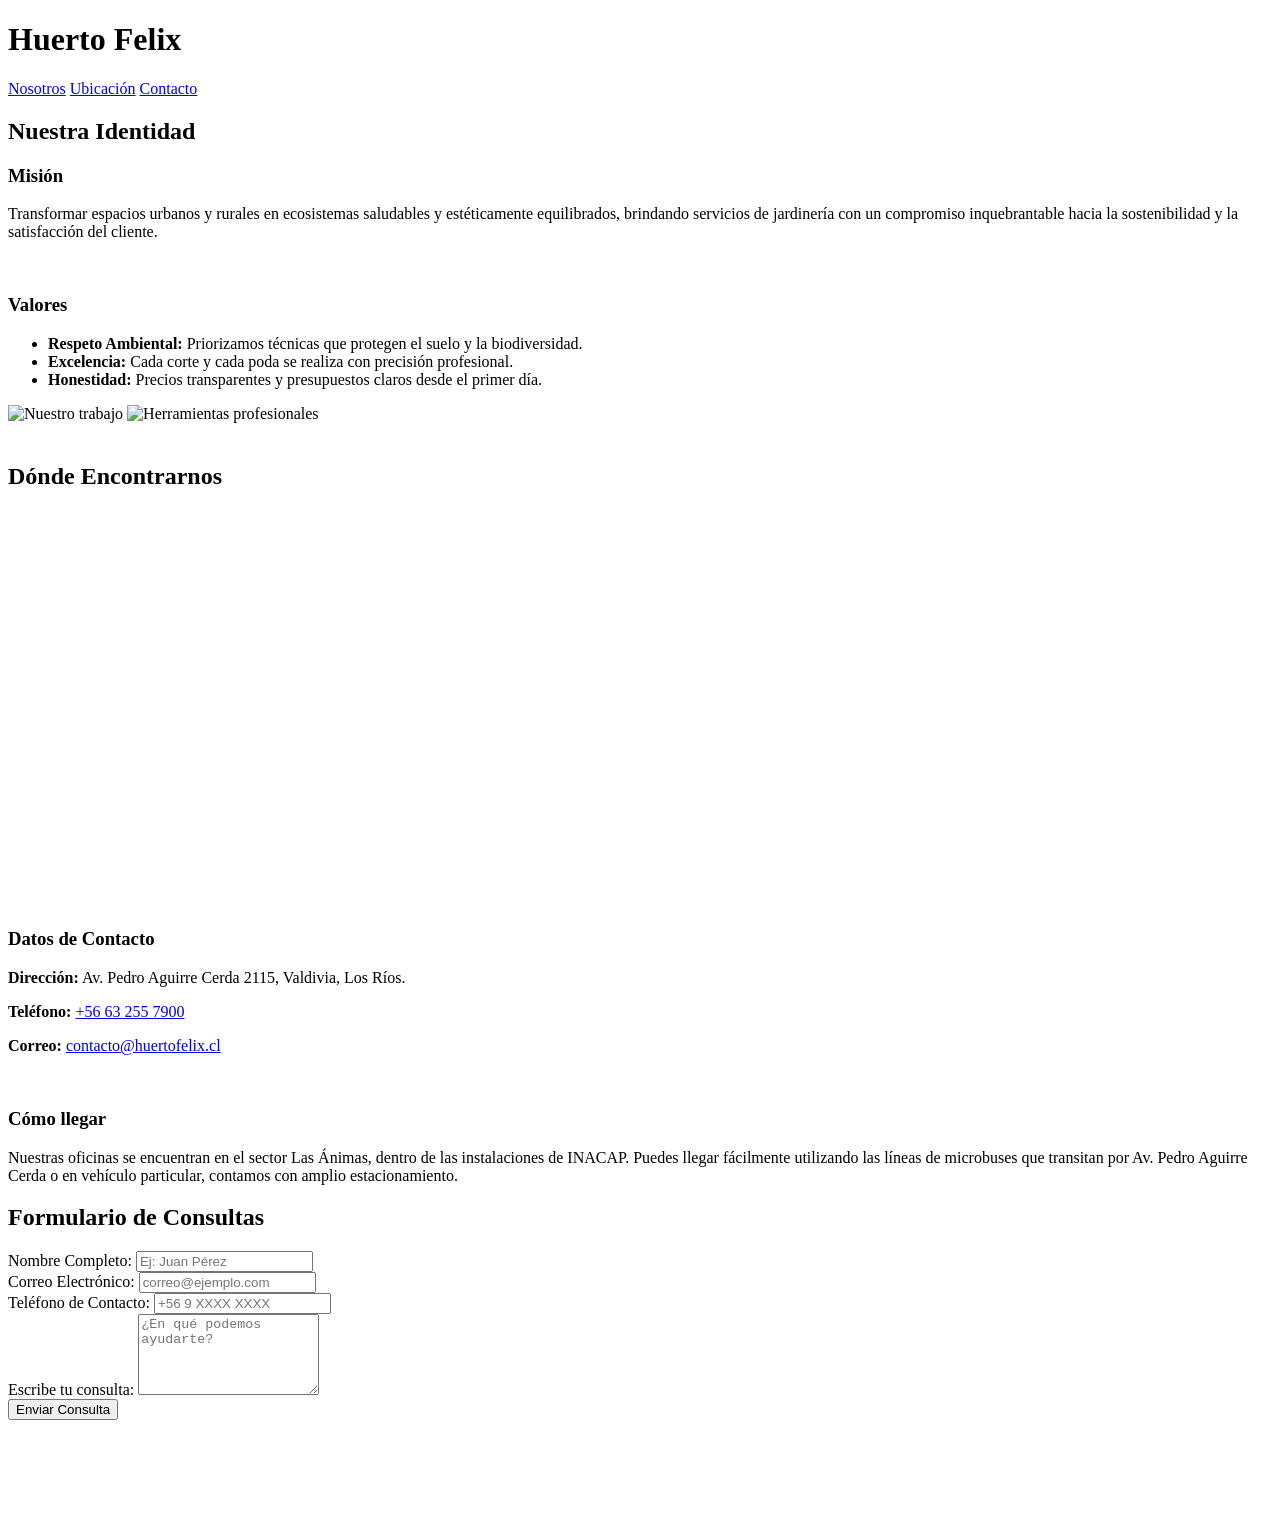
==== Cristian_Marin/seccion/index.html @ 178b1cd3 "respaldo 4: Se agrega carpeta seccion con datos de la empresa, mapa y formulario de contacto" ====
<!DOCTYPE html>
<html lang="es">
<head>
    <meta charset="UTF-8">
    <meta name="viewport" content="width=device-width, initial-scale=1.0">
    <link rel="stylesheet" href="css/style.css">
    <title>Huerto Felix | Contacto y Nosotros</title>
</head>
<body>
    <header>
        <h1>Huerto Felix</h1>
    </header>

    <nav>
        <a href="#mision-valores">Nosotros</a>
        <a href="#ubicacion">Ubicación</a>
        <a href="#contacto">Contacto</a>
    </nav>

    <main>
        <section id="mision-valores">
            <h2>Nuestra Identidad</h2>
            <div class="historia-contenedor">
                <div class="historia-texto">
                    <h3>Misión</h3>
                    <p>Transformar espacios urbanos y rurales en ecosistemas saludables y estéticamente equilibrados, brindando servicios de jardinería con un compromiso inquebrantable hacia la sostenibilidad y la satisfacción del cliente.</p>
                    <br>
                    <h3>Valores</h3>
                    <ul>
                        <li><strong>Respeto Ambiental:</strong> Priorizamos técnicas que protegen el suelo y la biodiversidad.</li>
                        <li><strong>Excelencia:</strong> Cada corte y cada poda se realiza con precisión profesional.</li>
                        <li><strong>Honestidad:</strong> Precios transparentes y presupuestos claros desde el primer día.</li>
                    </ul>
                </div>
                <div class="galeria-nosotros">
                    <img src="/home/crxstian/visual/Cristian_Marin/seccion/imagenes/1.jpg" alt="Nuestro trabajo" class="img-historia" style="margin-bottom: 20px;">
                    <img src="/home/crxstian/visual/Cristian_Marin/seccion/imagenes/2.jpg" alt="Herramientas profesionales" class="img-historia">
                </div>
            </div>
        </section>

        <section id="ubicacion">
    <h2>Dónde Encontrarnos</h2>
    <div class="historia-contenedor">
        <div class="mapa-container" style="width: 100%; height: 400px;">
            <iframe 
                src="https://www.google.com/maps/embed?pb=!1m18!1m12!1m3!1d3059.8327299000003!2d-73.2148056!3d-39.8052253!2m3!1f0!2f0!3f0!3m2!1i1024!2i768!4f13.1!3m3!1m2!1s0x9606ec27afa1c585%3A0x26dc666c45577b46!2sINACAP!5e0!3m2!1ses-419!2scl!4v1713589000000!5m2!1ses-419!2scl" 
                width="100%" height="100%" style="border:0; border-radius: 15px;" allowfullscreen="" loading="lazy" referrerpolicy="no-referrer-when-downgrade">
            </iframe>
        </div>
        <div class="historia-texto">
            <h3>Datos de Contacto</h3>
            <p><strong>Dirección:</strong> Av. Pedro Aguirre Cerda 2115, Valdivia, Los Ríos.</p>
            <p><strong>Teléfono:</strong> <a href="tel:+56632557900">+56 63 255 7900</a></p>
            <p><strong>Correo:</strong> <a href="mailto:contacto@huertofelix.cl">contacto@huertofelix.cl</a></p>
            <br>
            <h3>Cómo llegar</h3>
            <p>Nuestras oficinas se encuentran en el sector Las Ánimas, dentro de las instalaciones de INACAP. Puedes llegar fácilmente utilizando las líneas de microbuses que transitan por Av. Pedro Aguirre Cerda o en vehículo particular, contamos con amplio estacionamiento.</p>
        </div>
    </div>
</section>

        <section id="contacto">
    <h2>Formulario de Consultas</h2>
    <form action="#" method="POST">
        <div>
            <label for="nombre">Nombre Completo:</label>
            <input type="text" id="nombre" name="nombre" required placeholder="Ej: Juan Pérez">
        </div>

        <div>
            <label for="correo">Correo Electrónico:</label>
            <input type="email" id="correo" name="correo" required placeholder="correo@ejemplo.com">
        </div>

        <div>
            <label for="telefono">Teléfono de Contacto:</label>
            <input type="tel" id="telefono" name="telefono" required placeholder="+56 9 XXXX XXXX">
        </div>

        <div>
            <label for="consulta">Escribe tu consulta:</label>
            <textarea id="consulta" name="consulta" rows="5" required placeholder="¿En qué podemos ayudarte?"></textarea>
        </div>

        <button type="submit">Enviar Consulta</button>
    </form>
</section>
    </main>

    <footer>
        <p style="color: white; padding-top: 60px;">&copy; 2026 Huerto Felix - Valdivia, Chile</p>
    </footer>
</body>
</html>
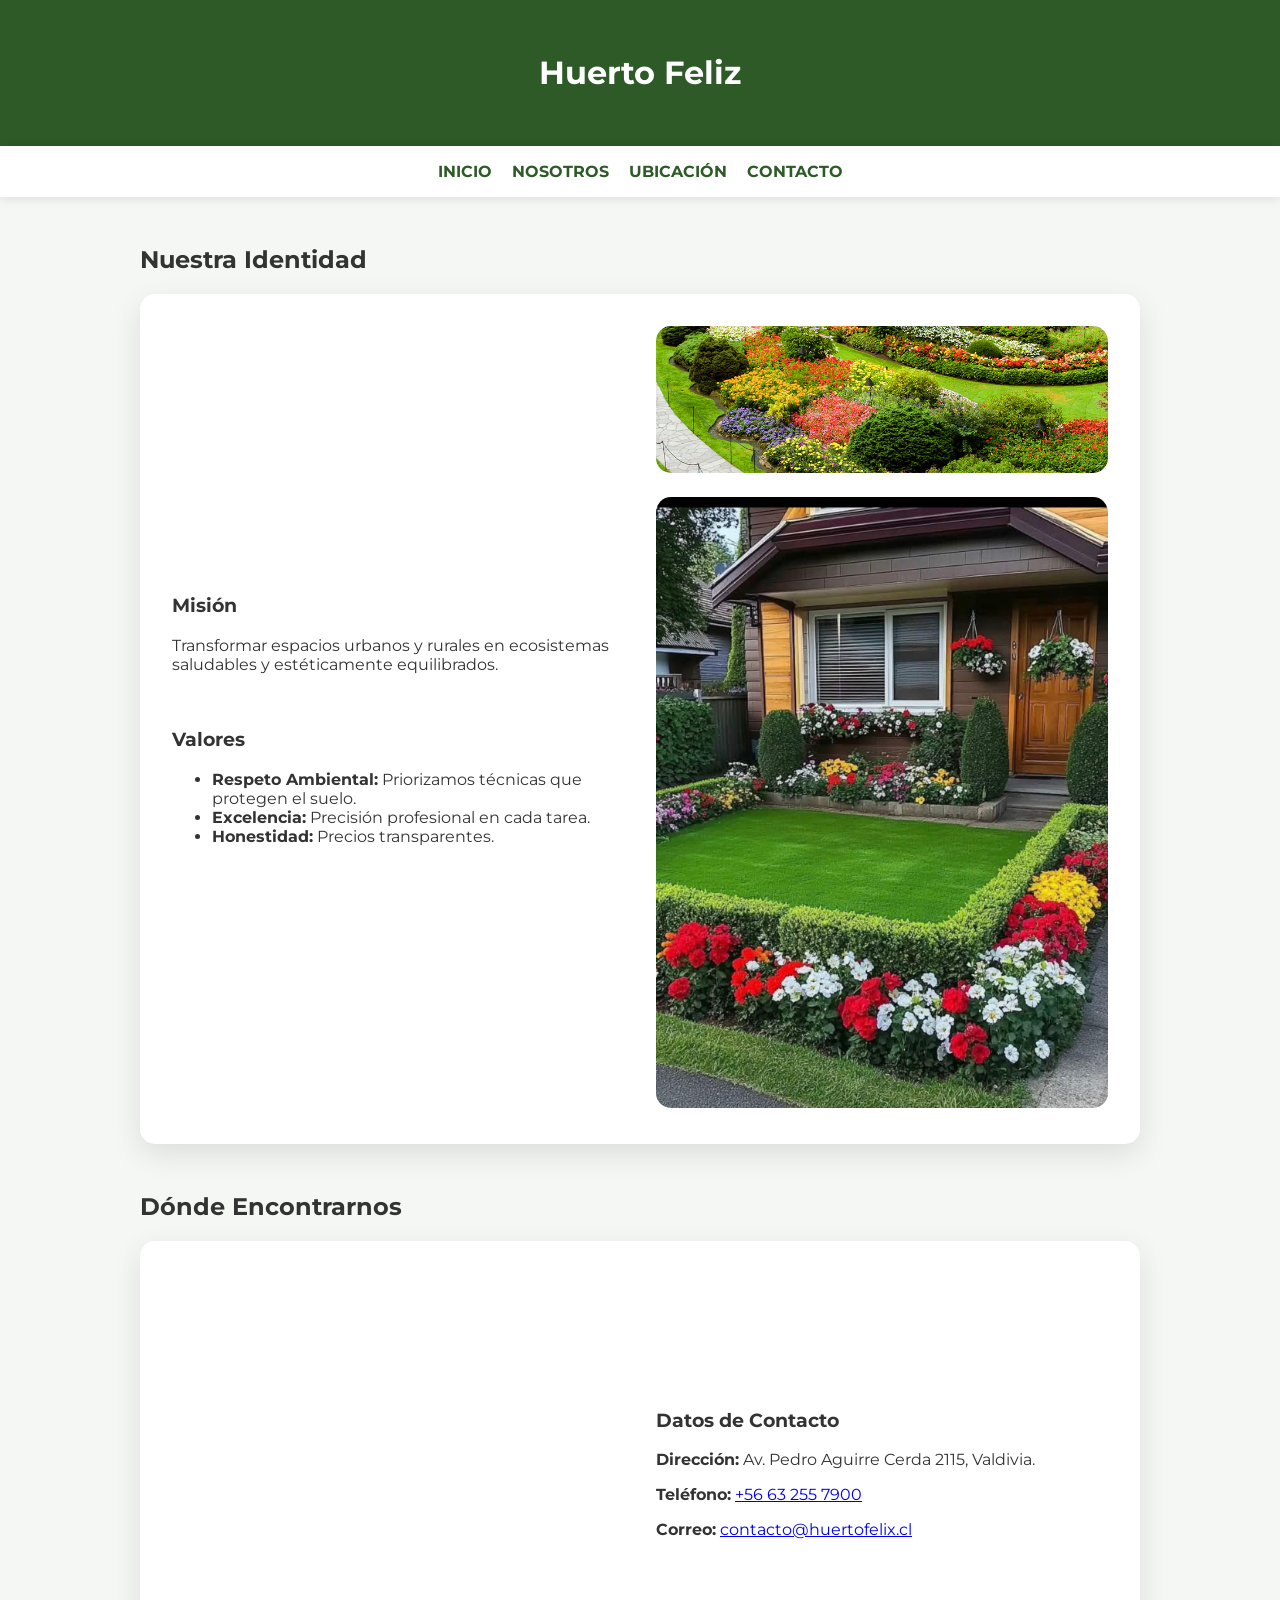
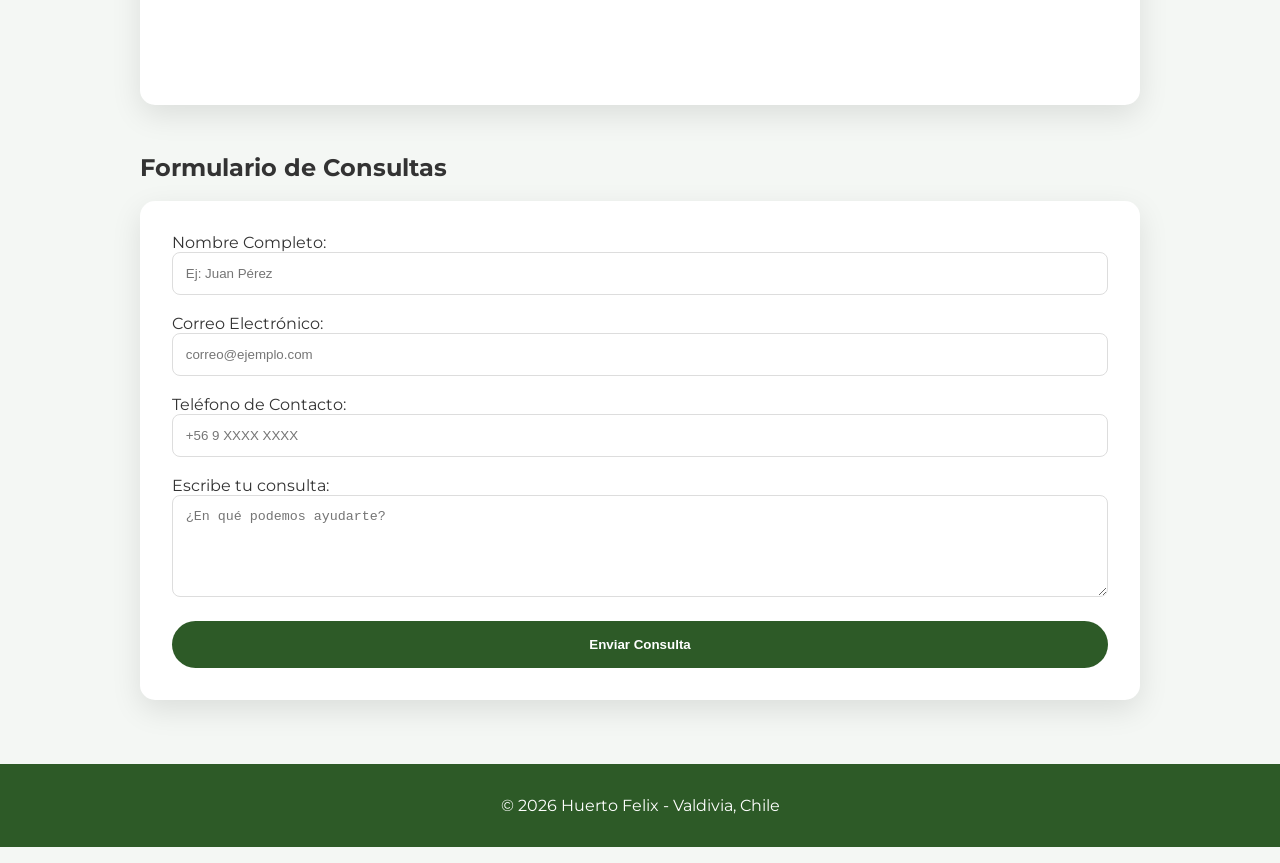
==== commit 9fa9bd0e: "Respaldo 5: Se agregan los estilos CSS para la sección de contacto y empresa" ====
--- a/Cristian_Marin/seccion/index.html
+++ b/Cristian_Marin/seccion/index.html
@@ -4,14 +4,15 @@
     <meta charset="UTF-8">
     <meta name="viewport" content="width=device-width, initial-scale=1.0">
     <link rel="stylesheet" href="css/style.css">
-    <title>Huerto Felix | Contacto y Nosotros</title>
+    <title>Huerto Feliz | Contacto y Nosotros</title>
 </head>
 <body>
     <header>
-        <h1>Huerto Felix</h1>
+        <h1>Huerto Feliz</h1>
     </header>
 
     <nav>
+        <a href="../index.html">Inicio</a> 
         <a href="#mision-valores">Nosotros</a>
         <a href="#ubicacion">Ubicación</a>
         <a href="#contacto">Contacto</a>
@@ -23,73 +24,63 @@
             <div class="historia-contenedor">
                 <div class="historia-texto">
                     <h3>Misión</h3>
-                    <p>Transformar espacios urbanos y rurales en ecosistemas saludables y estéticamente equilibrados, brindando servicios de jardinería con un compromiso inquebrantable hacia la sostenibilidad y la satisfacción del cliente.</p>
+                    <p>Transformar espacios urbanos y rurales en ecosistemas saludables y estéticamente equilibrados.</p>
                     <br>
                     <h3>Valores</h3>
                     <ul>
-                        <li><strong>Respeto Ambiental:</strong> Priorizamos técnicas que protegen el suelo y la biodiversidad.</li>
-                        <li><strong>Excelencia:</strong> Cada corte y cada poda se realiza con precisión profesional.</li>
-                        <li><strong>Honestidad:</strong> Precios transparentes y presupuestos claros desde el primer día.</li>
+                        <li><strong>Respeto Ambiental:</strong> Priorizamos técnicas que protegen el suelo.</li>
+                        <li><strong>Excelencia:</strong> Precisión profesional en cada tarea.</li>
+                        <li><strong>Honestidad:</strong> Precios transparentes.</li>
                     </ul>
                 </div>
                 <div class="galeria-nosotros">
-                    <img src="/home/crxstian/visual/Cristian_Marin/seccion/imagenes/1.jpg" alt="Nuestro trabajo" class="img-historia" style="margin-bottom: 20px;">
-                    <img src="/home/crxstian/visual/Cristian_Marin/seccion/imagenes/2.jpg" alt="Herramientas profesionales" class="img-historia">
+                    <img src="imagenes/1.jpg" alt="Nuestro trabajo" class="img-historia" style="margin-bottom: 20px; width: 100%; border-radius: 15px;">
+                    <img src="imagenes/2.jpg" alt="Herramientas" class="img-historia" style="width: 100%; border-radius: 15px;">
                 </div>
             </div>
         </section>
 
         <section id="ubicacion">
-    <h2>Dónde Encontrarnos</h2>
-    <div class="historia-contenedor">
-        <div class="mapa-container" style="width: 100%; height: 400px;">
-            <iframe 
-                src="https://www.google.com/maps/embed?pb=!1m18!1m12!1m3!1d3059.8327299000003!2d-73.2148056!3d-39.8052253!2m3!1f0!2f0!3f0!3m2!1i1024!2i768!4f13.1!3m3!1m2!1s0x9606ec27afa1c585%3A0x26dc666c45577b46!2sINACAP!5e0!3m2!1ses-419!2scl!4v1713589000000!5m2!1ses-419!2scl" 
-                width="100%" height="100%" style="border:0; border-radius: 15px;" allowfullscreen="" loading="lazy" referrerpolicy="no-referrer-when-downgrade">
-            </iframe>
-        </div>
-        <div class="historia-texto">
-            <h3>Datos de Contacto</h3>
-            <p><strong>Dirección:</strong> Av. Pedro Aguirre Cerda 2115, Valdivia, Los Ríos.</p>
-            <p><strong>Teléfono:</strong> <a href="tel:+56632557900">+56 63 255 7900</a></p>
-            <p><strong>Correo:</strong> <a href="mailto:contacto@huertofelix.cl">contacto@huertofelix.cl</a></p>
-            <br>
-            <h3>Cómo llegar</h3>
-            <p>Nuestras oficinas se encuentran en el sector Las Ánimas, dentro de las instalaciones de INACAP. Puedes llegar fácilmente utilizando las líneas de microbuses que transitan por Av. Pedro Aguirre Cerda o en vehículo particular, contamos con amplio estacionamiento.</p>
-        </div>
-    </div>
-</section>
+            <h2>Dónde Encontrarnos</h2>
+            <div class="historia-contenedor">
+                <div class="mapa-container" style="width: 100%; height: 400px;">
+                    <iframe src="https://www.google.com/maps/embed?pb=!1m18!1m12!1m3!1d3056.598687259166!2d-73.2246716!3d-39.8105556!2m3!1f0!2f0!3f0!3m2!1i1024!2i768!4f13.1!3m3!1m2!1s0x9607ec27af25ca85%3A0x21dc666c45577b46!2sInacap%20Valdivia!5e0!3m2!1ses!2scl!4v1713580000000!5m2!1ses!2scl" width="100%" height="100%" style="border:0; border-radius: 15px;" allowfullscreen="" loading="lazy"></iframe>
+                </div>
+                <div class="historia-texto">
+                    <h3>Datos de Contacto</h3>
+                    <p><strong>Dirección:</strong> Av. Pedro Aguirre Cerda 2115, Valdivia.</p>
+                    <p><strong>Teléfono:</strong> <a href="tel:+56632557900">+56 63 255 7900</a></p>
+                    <p><strong>Correo:</strong> <a href="mailto:contacto@huertofelix.cl">contacto@huertofelix.cl</a></p>
+                </div>
+            </div>
+        </section>
 
         <section id="contacto">
-    <h2>Formulario de Consultas</h2>
-    <form action="#" method="POST">
-        <div>
-            <label for="nombre">Nombre Completo:</label>
-            <input type="text" id="nombre" name="nombre" required placeholder="Ej: Juan Pérez">
-        </div>
-
-        <div>
-            <label for="correo">Correo Electrónico:</label>
-            <input type="email" id="correo" name="correo" required placeholder="correo@ejemplo.com">
-        </div>
-
-        <div>
-            <label for="telefono">Teléfono de Contacto:</label>
-            <input type="tel" id="telefono" name="telefono" required placeholder="+56 9 XXXX XXXX">
-        </div>
-
-        <div>
-            <label for="consulta">Escribe tu consulta:</label>
-            <textarea id="consulta" name="consulta" rows="5" required placeholder="¿En qué podemos ayudarte?"></textarea>
-        </div>
-
-        <button type="submit">Enviar Consulta</button>
-    </form>
-</section>
+            <h2>Formulario de Consultas</h2>
+            <form action="#" method="POST">
+                <div>
+                    <label for="nombre">Nombre Completo:</label>
+                    <input type="text" id="nombre" name="nombre" required placeholder="Ej: Juan Pérez">
+                </div>
+                <div>
+                    <label for="correo">Correo Electrónico:</label>
+                    <input type="email" id="correo" name="correo" required placeholder="correo@ejemplo.com">
+                </div>
+                <div>
+                    <label for="telefono">Teléfono de Contacto:</label>
+                    <input type="tel" id="telefono" name="telefono" required placeholder="+56 9 XXXX XXXX">
+                </div>
+                <div>
+                    <label for="consulta">Escribe tu consulta:</label>
+                    <textarea id="consulta" name="consulta" rows="5" required placeholder="¿En qué podemos ayudarte?"></textarea>
+                </div>
+                <button type="submit">Enviar Consulta</button>
+            </form>
+        </section>
     </main>
 
     <footer>
-        <p style="color: white; padding-top: 60px;">&copy; 2026 Huerto Felix - Valdivia, Chile</p>
+        <p style="color: white; text-align: center; padding: 2rem 0;">© 2026 Huerto Felix - Valdivia, Chile</p>
     </footer>
 </body>
 </html>
--- a/Cristian_Marin/seccion/css/style.css
+++ b/Cristian_Marin/seccion/css/style.css
@@ -0,0 +1,105 @@
+@import url('https://fonts.googleapis.com/css2?family=Montserrat:wght@400;700&family=Playfair+Display:wght@700&display=swap');
+
+:root {
+    --verde-primario: #2d5a27;
+    --verde-claro: #4caf50;
+    --dorado: #d4af37;
+    --blanco: #ffffff;
+    --fondo: #f4f7f4;
+    --texto: #333333;
+    --sombra: 0 10px 30px rgba(0,0,0,0.1);
+    --curva: 15px;
+    --interaccion: all 0.3s ease;
+}
+
+body {
+    font-family: 'Montserrat', sans-serif;
+    background-color: var(--fondo);
+    margin: 0;
+    color: var(--texto);
+}
+
+header {
+    background: var(--verde-primario);
+    color: white;
+    padding: 2rem;
+    text-align: center;
+}
+
+nav {
+    background: white;
+    padding: 1rem;
+    display: flex;
+    justify-content: center;
+    gap: 20px;
+    position: sticky;
+    top: 0;
+    box-shadow: 0 2px 10px rgba(0,0,0,0.1);
+}
+
+nav a {
+    text-decoration: none;
+    color: var(--verde-primario);
+    font-weight: bold;
+    text-transform: uppercase;
+}
+
+section {
+    max-width: 1000px;
+    margin: 3rem auto;
+    padding: 0 2rem;
+}
+
+.historia-contenedor {
+    background: white;
+    padding: 2rem;
+    border-radius: var(--curva);
+    box-shadow: var(--sombra);
+    display: grid;
+    grid-template-columns: 1fr 1fr;
+    gap: 2rem;
+    align-items: center;
+}
+
+form {
+    background: white;
+    padding: 2rem;
+    border-radius: var(--curva);
+    box-shadow: var(--sombra);
+    display: flex;
+    flex-direction: column;
+    gap: 1.2rem;
+}
+
+input, textarea {
+    width: 100%;
+    padding: 0.8rem;
+    border: 1px solid #ddd;
+    border-radius: 8px;
+    box-sizing: border-box;
+}
+
+button {
+    background: var(--verde-primario);
+    color: white;
+    border: none;
+    padding: 1rem;
+    border-radius: 50px;
+    font-weight: bold;
+    cursor: pointer;
+    transition: var(--interaccion);
+}
+
+button:hover {
+    background: var(--verde-claro);
+    transform: translateY(-2px);
+}
+
+footer {
+    background: var(--verde-primario);
+    margin-top: 4rem;
+}
+
+@media (max-width: 768px) {
+    .historia-contenedor { grid-template-columns: 1fr; }
+}
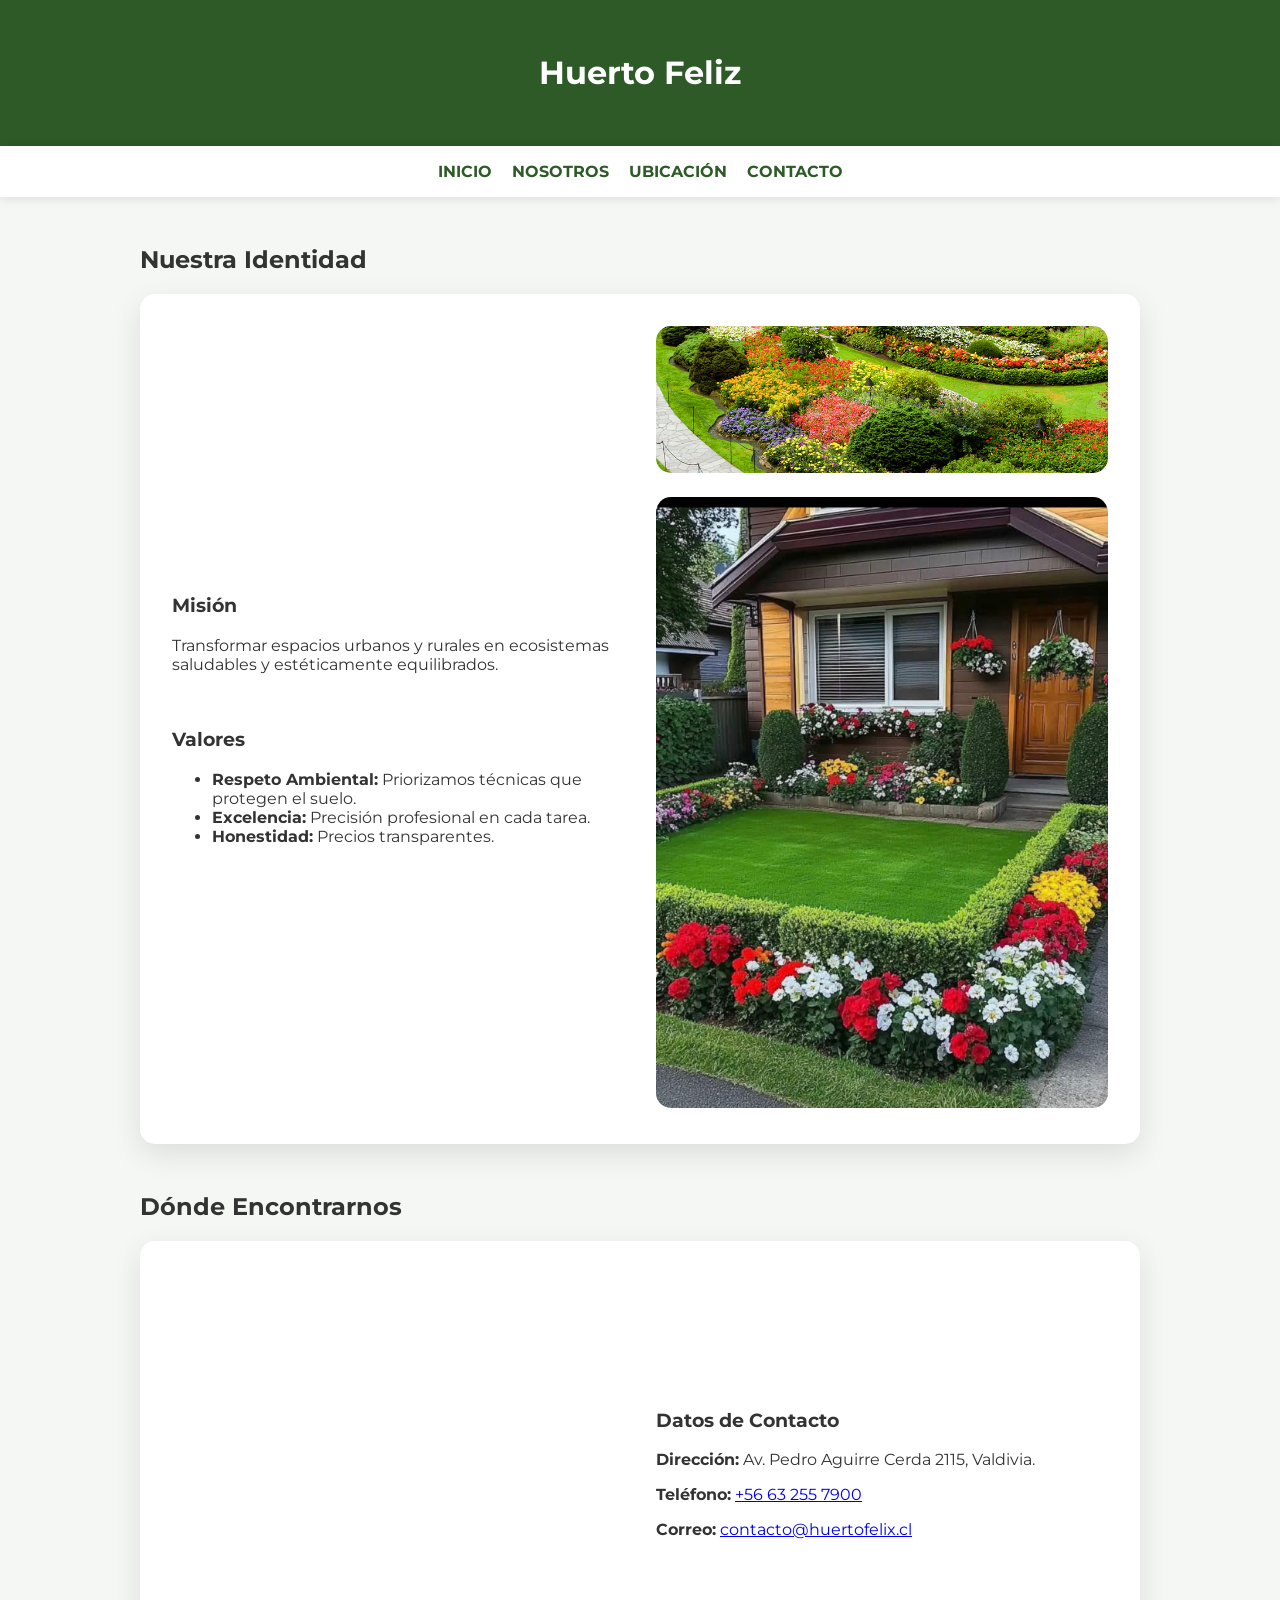
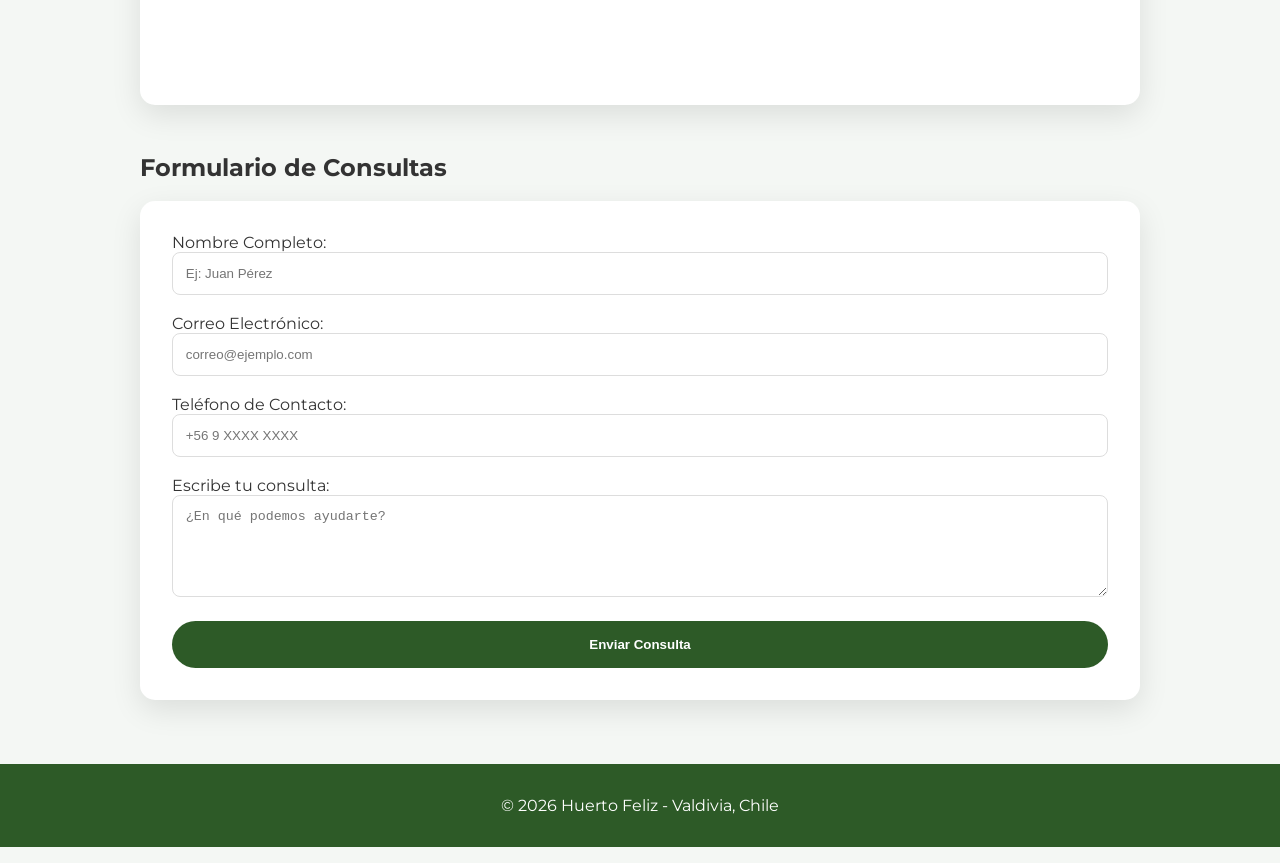
==== commit da37c278: "respaldo 7: Ajustes finales (footer) en el index y css principales" ====
--- a/Cristian_Marin/seccion/index.html
+++ b/Cristian_Marin/seccion/index.html
@@ -80,7 +80,7 @@
     </main>
 
     <footer>
-        <p style="color: white; text-align: center; padding: 2rem 0;">© 2026 Huerto Felix - Valdivia, Chile</p>
+        <p style="color: white; text-align: center; padding: 2rem 0;">© 2026 Huerto Feliz - Valdivia, Chile</p>
     </footer>
 </body>
 </html>
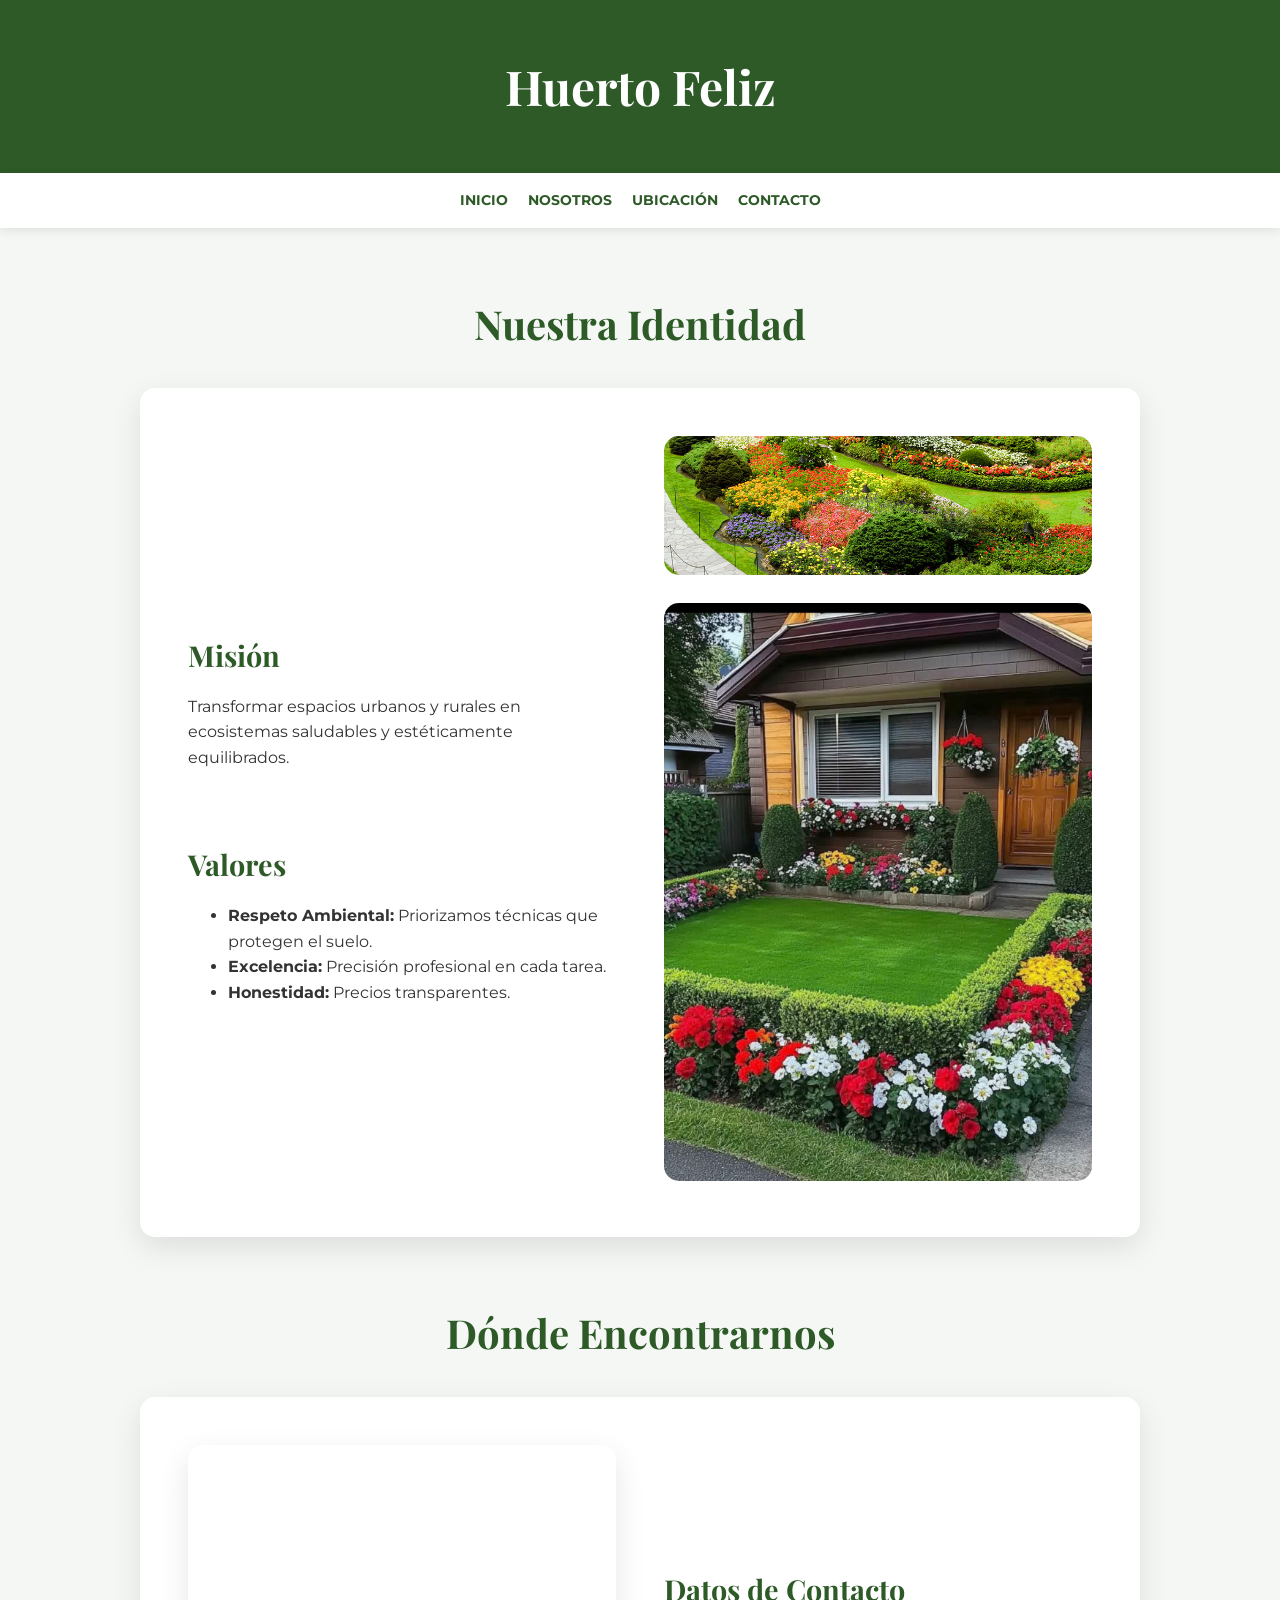
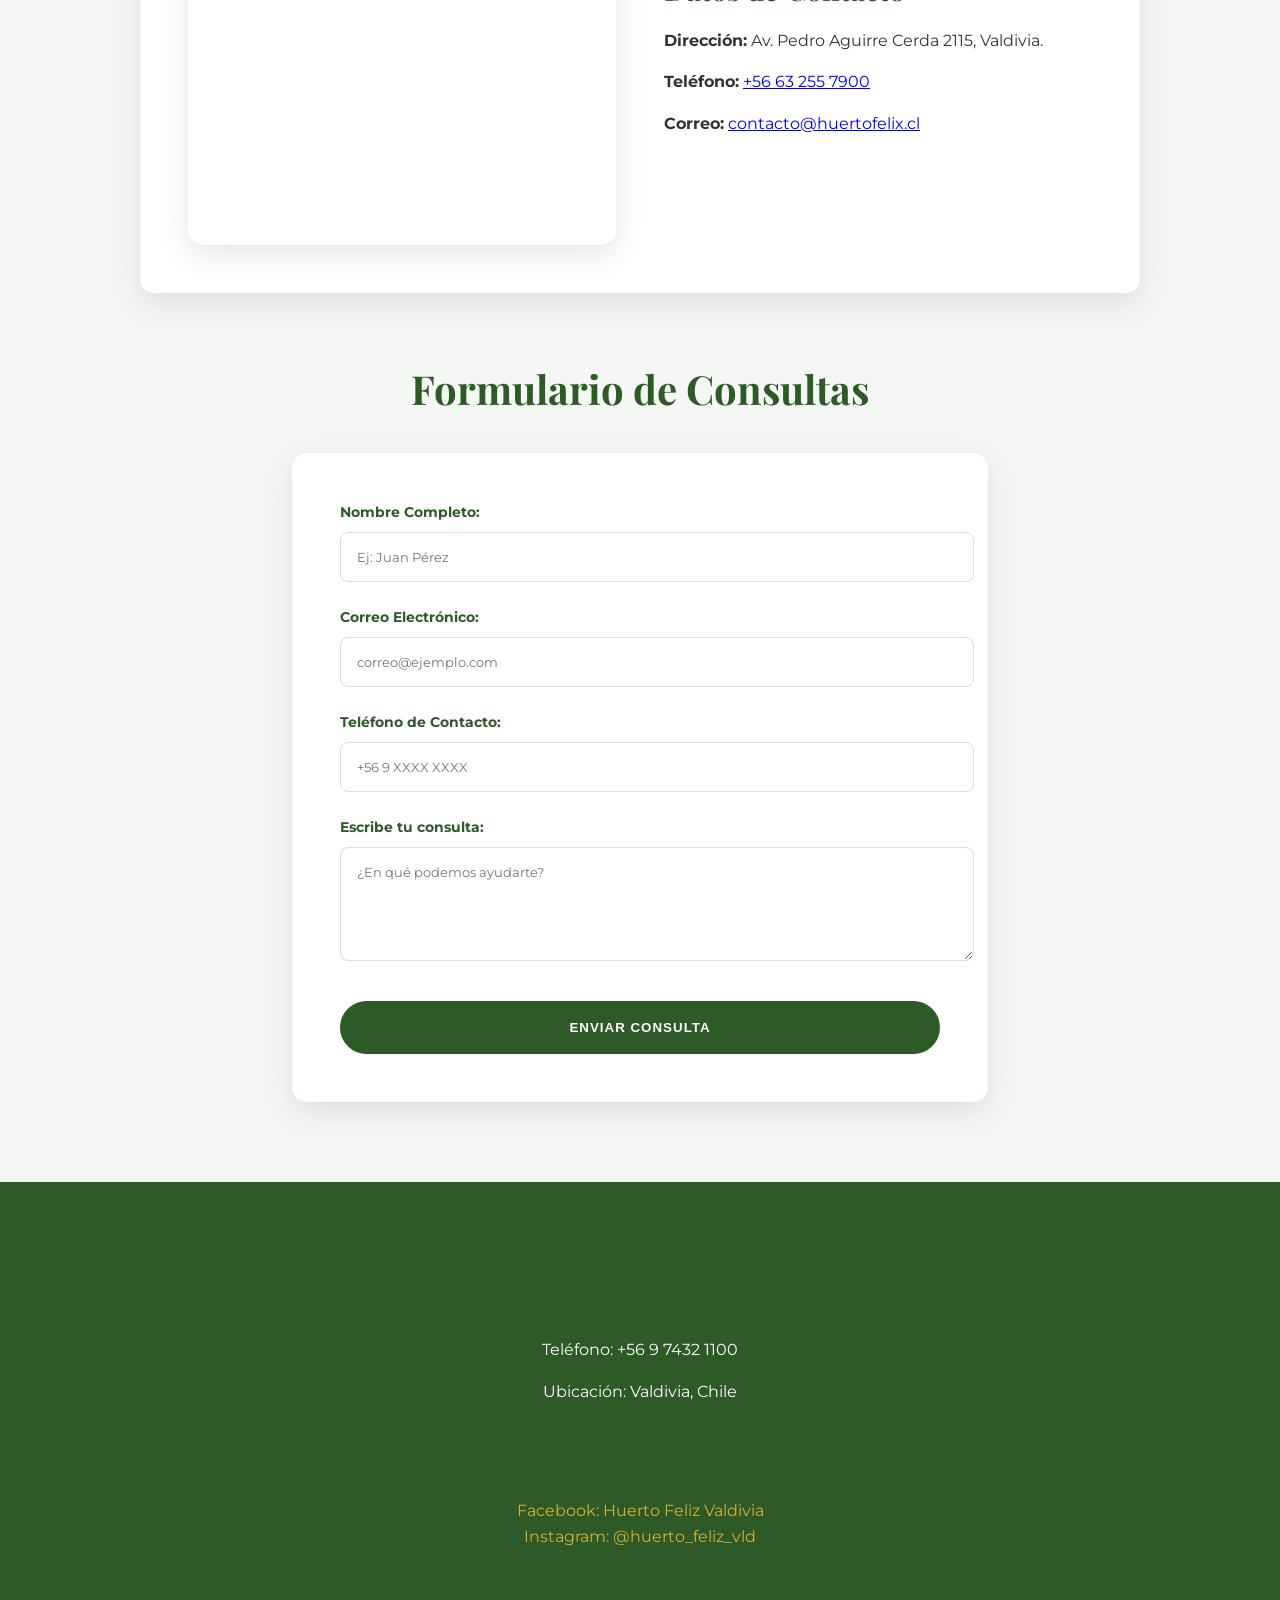
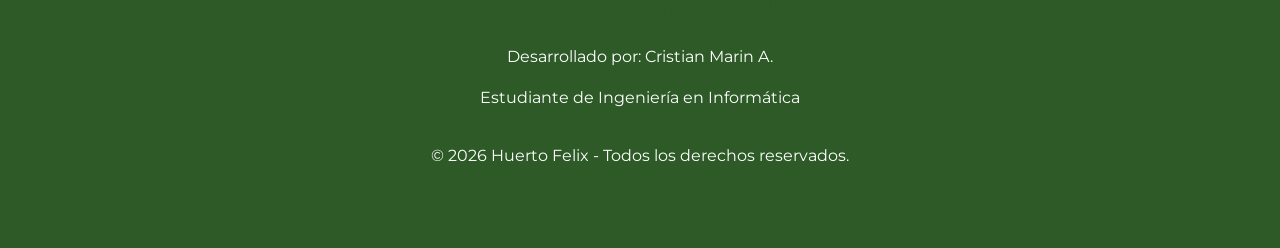
==== commit d5d22df9: "respaldo 7: Ajuste en rutas de imagenes y css" ====
--- a/Cristian_Marin/seccion/index.html
+++ b/Cristian_Marin/seccion/index.html
@@ -80,7 +80,29 @@
     </main>
 
     <footer>
-        <p style="color: white; text-align: center; padding: 2rem 0;">© 2026 Huerto Feliz - Valdivia, Chile</p>
+        <section>
+            <h3>Contacto</h3>
+            <p>Teléfono: +56 9 7432 1100</p>
+            <p>Ubicación: Valdivia, Chile</p>
+        </section>
+
+        <section>
+            <h3>Redes Sociales</h3>
+            <ul>
+                <li><a href="https://www.facebook.com/HuertoFelixValdivia" target="_blank">Facebook: Huerto Feliz Valdivia</a></li>
+                <li><a href="https://www.instagram.com/huerto_feliz_vld" target="_blank">Instagram: @huerto_feliz_vld</a></li>
+            </ul>
+        </section>
+
+        <section>
+            <h3>Información del Desarrollador</h3>
+            <p>Desarrollado por: Cristian Marin A.</p>
+            <p>Estudiante de Ingeniería en Informática</p>
+        </section>
+
+        <div class="footer-copyright">
+            <p>© 2026 Huerto Felix - Todos los derechos reservados.</p>
+        </div>
     </footer>
 </body>
 </html>
--- a/Cristian_Marin/seccion/css/style.css
+++ b/Cristian_Marin/seccion/css/style.css
@@ -17,13 +17,20 @@
     background-color: var(--fondo);
     margin: 0;
     color: var(--texto);
+    line-height: 1.6;
 }
 
 header {
     background: var(--verde-primario);
     color: white;
-    padding: 2rem;
+    padding: 3rem 2rem;
     text-align: center;
+}
+
+header h1 {
+    font-family: 'Playfair Display', serif;
+    font-size: 3rem;
+    margin: 0;
 }
 
 nav {
@@ -34,6 +41,7 @@
     gap: 20px;
     position: sticky;
     top: 0;
+    z-index: 1000;
     box-shadow: 0 2px 10px rgba(0,0,0,0.1);
 }
 
@@ -42,64 +50,143 @@
     color: var(--verde-primario);
     font-weight: bold;
     text-transform: uppercase;
+    font-size: 0.9rem;
+    transition: var(--interaccion);
+}
+
+nav a:hover {
+    color: var(--verde-claro);
 }
 
 section {
     max-width: 1000px;
-    margin: 3rem auto;
+    margin: 4rem auto;
     padding: 0 2rem;
 }
 
+h2 {
+    font-family: 'Playfair Display', serif;
+    color: var(--verde-primario);
+    font-size: 2.5rem;
+    text-align: center;
+    margin-bottom: 2rem;
+}
+
+h3 {
+    font-family: 'Playfair Display', serif;
+    color: var(--verde-primario);
+    font-size: 1.8rem;
+    margin-bottom: 1rem;
+}
+
+/* --- Contenedores de Contenido --- */
 .historia-contenedor {
     background: white;
-    padding: 2rem;
+    padding: 3rem;
     border-radius: var(--curva);
     box-shadow: var(--sombra);
     display: grid;
     grid-template-columns: 1fr 1fr;
-    gap: 2rem;
+    gap: 3rem;
     align-items: center;
 }
 
+.mapa-container {
+    border-radius: var(--curva);
+    overflow: hidden;
+    box-shadow: var(--sombra);
+    line-height: 0; /* Quita espacio extra bajo el iframe */
+}
+
+/* --- Estilos del Formulario --- */
 form {
     background: white;
-    padding: 2rem;
+    padding: 3rem;
     border-radius: var(--curva);
     box-shadow: var(--sombra);
     display: flex;
     flex-direction: column;
-    gap: 1.2rem;
+    gap: 1.5rem;
+    max-width: 600px;
+    margin: 0 auto;
+}
+
+form div {
+    display: flex;
+    flex-direction: column;
+    gap: 0.5rem;
+}
+
+label {
+    font-weight: bold;
+    font-size: 0.9rem;
+    color: var(--verde-primario);
 }
 
 input, textarea {
     width: 100%;
-    padding: 0.8rem;
+    padding: 1rem;
     border: 1px solid #ddd;
     border-radius: 8px;
-    box-sizing: border-box;
+    font-family: 'Montserrat', sans-serif;
+    transition: var(--interaccion);
+}
+
+input:focus, textarea:focus {
+    outline: none;
+    border-color: var(--verde-claro);
+    box-shadow: 0 0 5px rgba(76, 175, 80, 0.2);
 }
 
 button {
     background: var(--verde-primario);
     color: white;
     border: none;
-    padding: 1rem;
+    padding: 1.2rem;
     border-radius: 50px;
     font-weight: bold;
+    text-transform: uppercase;
+    letter-spacing: 1px;
     cursor: pointer;
     transition: var(--interaccion);
+    margin-top: 1rem;
 }
 
 button:hover {
     background: var(--verde-claro);
-    transform: translateY(-2px);
+    transform: translateY(-3px);
+    box-shadow: 0 5px 15px rgba(0,0,0,0.1);
 }
 
+/* --- Footer --- */
 footer {
     background: var(--verde-primario);
-    margin-top: 4rem;
+    color: white;
+    padding: 4rem 2rem;
+    margin-top: 5rem;
+    text-align: center;
 }
 
-@media (max-width: 768px) {
-    .historia-contenedor { grid-template-columns: 1fr; }
+footer section {
+    margin: 0 auto 2rem;
+}
+
+footer a {
+    color: var(--dorado);
+    text-decoration: none;
+}
+
+footer ul {
+    list-style: none;
+    padding: 0;
+}
+
+/* --- Responsive --- */
+@media (max-width: 850px) {
+    .historia-contenedor { 
+        grid-template-columns: 1fr; 
+        padding: 2rem;
+    }
+    
+    h2 { font-size: 2rem; }
 }
